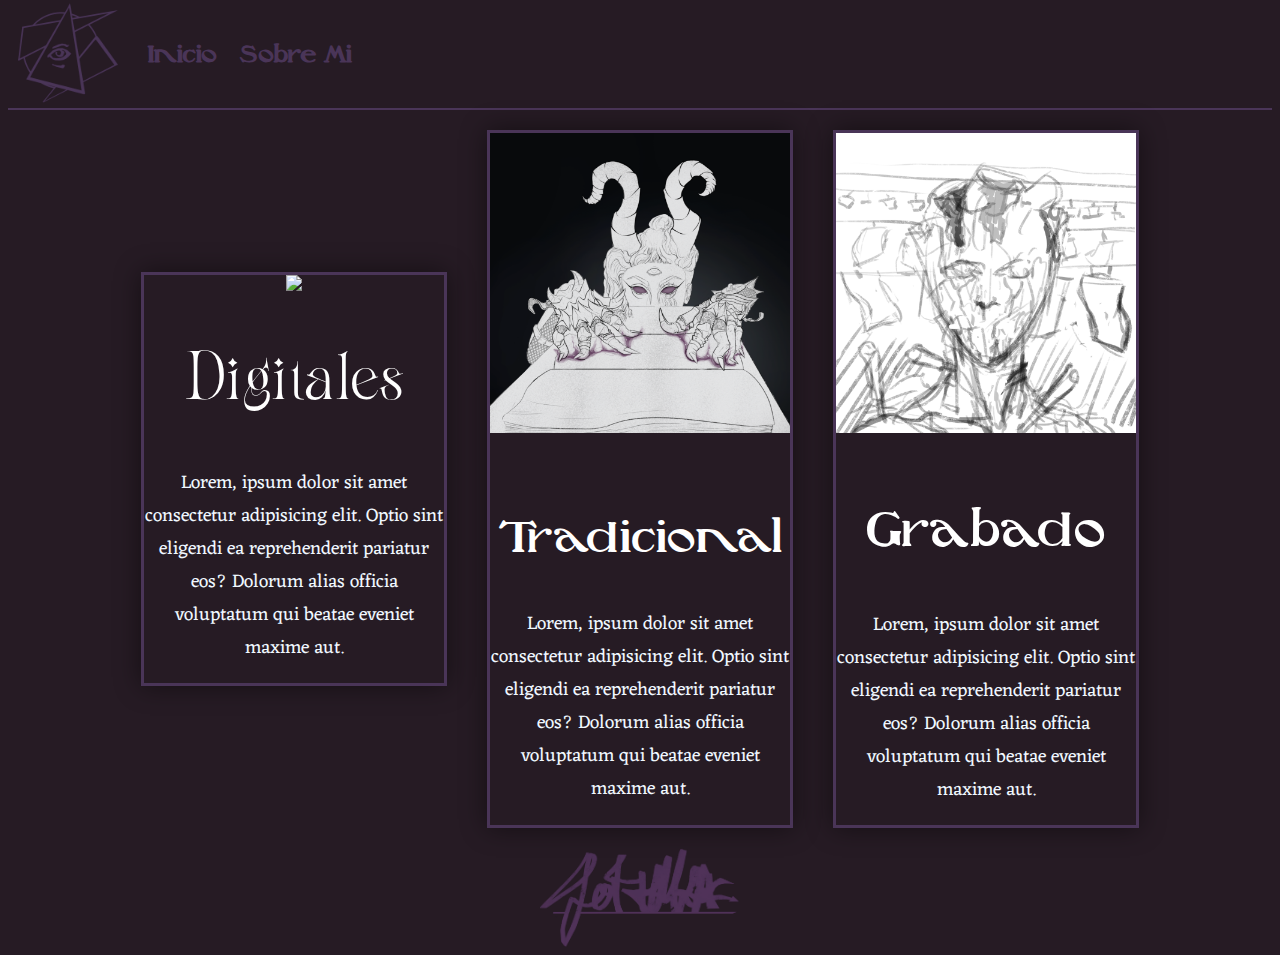
==== index.html @ abef0727 "Subi todo el contenido, HTML, imgs y Fonts" ====
<!DOCTYPE html>
<html lang="es">
<head>
    <meta charset="UTF-8">
    <meta name="viewport" content="width=device-width, initial-scale=1.0">
    <title>BlutGovel</title>
    <link rel="icon" href="img/inicio/1ee.png" type="image/png">
    <link rel="stylesheet" href="styles.css">
</head>
<body>
    <header> 
        <div class="logo"><img src="img/inicio/1e.png">
        </div>
        <nav>
        <a href="index.html" class="link">
            <h2>Inicio</h2></a>
        <a href="Sobre mi.html" class="link">
            <h2>Sobre Mi</h2>
        </a>
        </nav>
    </header>
<div class="card_centrar">
    <div class="card digitales">
        <img class="card_digitales_img" src="img/inicio/Icono Dibujos digitales.png">
        <h2 class="card_digitales_titulo">Digitales</h2>
        <h3 class="card_digitales_desc">Lorem, ipsum dolor sit amet consectetur adipisicing elit. Optio sint eligendi ea reprehenderit pariatur eos? Dolorum alias officia voluptatum qui beatae eveniet maxime aut.</h3>
    </div>
    <div class="card tradicional">
        <img class="card_tradicional_img" src="img/inicio/Dibujos tradicional icono-Recuperado-Recuperado.png">
        <h2 class="card_tradicional_titulo">Tradicional</h2>
        <h3 class="card_tradicional_desc">Lorem, ipsum dolor sit amet consectetur adipisicing elit. Optio sint eligendi ea reprehenderit pariatur eos? Dolorum alias officia voluptatum qui beatae eveniet maxime aut.</h3>
    </div>
    <div class="card grabado">
        <img class="card_grabado_img" src="img/inicio/Tallados y hojas.png">
        <h2 class="card_grabado_titulo">Grabado</h2>
        <h3 class="card_grabado_desc">Lorem, ipsum dolor sit amet consectetur adipisicing elit. Optio sint eligendi ea reprehenderit pariatur eos? Dolorum alias officia voluptatum qui beatae eveniet maxime aut.</h3>
    </div>
</div>
    <div>
        <footer class="pie-pag">
            <img class="pie-pag-img"src="img/Firma_demo.png">
        </footer>
    </div>
</div>


</body>
</html>
---- styles.css ----
header{
    display: flex;
    height: 100px;
    border-bottom: 2px solid #4a3558;
    justify-content:left;
    align-items:center;
    padding-right: 10px;
    padding-left: 10px;
}
.logo{
    display: flex;
}
.logo img{
    margin-right: 30px;
    height: 100px;    
    margin-bottom: 10px;
}
nav a{
    display:inline-flex;
    padding-right: 20px;
}
nav a:hover{
    color: #c36aff;
    transition: 1s;
}
a{
    text-decoration: none;
    font-family: Fear_bold ;
    color: #4a3558;   
}
body { 
    background-color: #261b24;
}
.card_centrar{
    align-items:center;
    justify-content:center;
    display: flex;
}
.card{
    display:inline-block;
    justify-content: center;
    box-shadow: 0px 0px 25px #0007;
    width: 300px;
    margin: 20px;
    border: 3px solid #4a3558;
}
.digitales{
    background: linear-gradient(rgba(2, 255, 74, 0), rgba(243, 243, 243, 0));
    text-align: center;
    width: 300px;
}
.card_digitales_titulo{
    font-family: Future;
    font-size: 60px;
    color: rgb(255, 255, 255);
}
.card_digitales_desc{
    font-family: Fear2;
    font-size: 13;
    color: aliceblue;
    font-weight: 100;
}
.card_digitales_img{
    width: 300px;
}

.tradicional{
    background: linear-gradient(rgba(255, 0, 191, 0), rgba(243, 243, 243, 0));
    text-align: center;
    width: 300px;
}
.card_tradicional_titulo{
    font-family: Fear;
    font-size: 45px;
    color: rgb(255, 255, 255);
    margin-top: 80px;
}
.card_tradicional_desc{
    font-family: Fear2;
    font-size: 13;
    color: aliceblue;
    font-weight: 100;
}
.card_tradicional_img{
    width: 300px;
}


.grabado{
    background: linear-gradient(rgba(133, 64, 4, 0), rgba(243, 243, 243, 0));
    text-align: center;
    width: 300px;

}
.card_grabado_titulo{
    font-family: Fear;
    font-size: 50px;
    color: rgb(255, 255, 255);
    margin-top: 70px;
}
.card_grabado_desc{
    font-family: Fear2;
    font-size: 13;
    color: aliceblue;
    font-weight: 100;
}
.card_grabado_img{
    width: 300px;
}

.pie-pag{
    justify-content:center;
    align-items:center;
    display: flex;
}
.pie-pag-img{
    width: 200px;
}

@font-face {
    font-family: 'Fear';
    src:url(fonts/OzsWizard-Scarecrow.ttf);
    font-weight:  900;
}
@font-face{
    font-family: 'Fear_bold';
    src: url(fonts/OzsWizard-Scarecrow.ttf);
    font-weight: 100;
}
@font-face{
    font-family: 'Fear2';
    src:url(fonts/Eczar-VariableFont_wght.ttf);
    font-weight: 100;
    font-style:normal;

}
@font-face{
    font-family: 'Future';
    src:url(fonts/FashionWacks-Regular.ttf);
    font-weight: 900;
    font-style:normal;
}
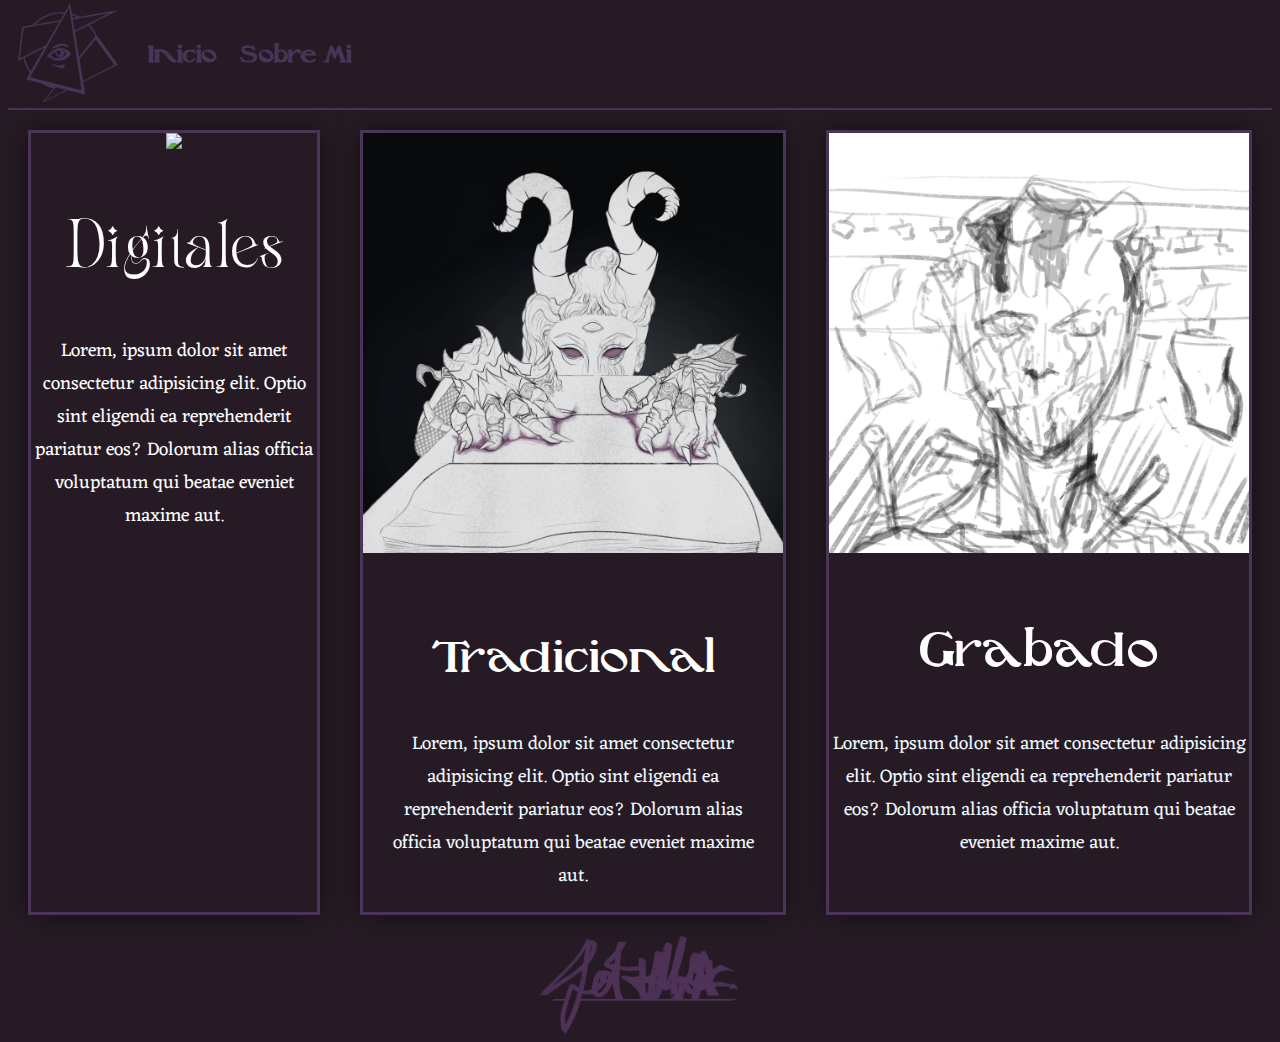
==== commit 720f7157: "Agrege compatibilidad para telefono" ====
--- a/index.html
+++ b/index.html
@@ -41,8 +41,5 @@
             <img class="pie-pag-img"src="img/Firma_demo.png">
         </footer>
     </div>
-</div>
-
-
 </body>
 </html>--- a/styles.css
+++ b/styles.css
@@ -1,4 +1,6 @@
-
+html {
+    scroll-behavior: smooth;
+}
 header{
     display: flex;
     height: 100px;
@@ -33,64 +35,101 @@
     background-color: #261b24;
 }
 .card_centrar{
-    align-items:center;
+    flex-direction: row;
     justify-content:center;
     display: flex;
+    width: 100%;
 }
+
+@media (max-width: 1000px){
+    .card_centrar{
+        flex-direction: column;
+        align-items: center;
+    }
+
+    header{
+        justify-content:center;
+    }
+}
+
+@media (max-width: 391px){
+    nav {
+        display: flex;
+        flex-direction: row;
+    }
+    nav a{
+        font-size: 13px;
+    }
+    .logo img{
+        width: 90px;
+        height: 90px;
+    }
+    .logo{
+        width: 35%;
+    }
+    header {
+        height: 85px;
+    }
+}
+
 .card{
     display:inline-block;
     justify-content: center;
     box-shadow: 0px 0px 25px #0007;
-    width: 300px;
+    width: auto;
     margin: 20px;
     border: 3px solid #4a3558;
 }
 .digitales{
-    background: linear-gradient(rgba(2, 255, 74, 0), rgba(243, 243, 243, 0));
+    background: linear-gradient(rgba(82, 190, 113, 0), rgba(243, 243, 243, 0));
     text-align: center;
-    width: 300px;
+    width: auto;
 }
 .card_digitales_titulo{
     font-family: Future;
     font-size: 60px;
     color: rgb(255, 255, 255);
+    margin-top: 60px;
 }
 .card_digitales_desc{
     font-family: Fear2;
     font-size: 13;
-    color: aliceblue;
+    color: rgb(255, 255, 255);
     font-weight: 100;
 }
 .card_digitales_img{
-    width: 300px;
+    width: 100%;
 }
 
 .tradicional{
     background: linear-gradient(rgba(255, 0, 191, 0), rgba(243, 243, 243, 0));
     text-align: center;
-    width: 300px;
+    width: auto;
 }
 .card_tradicional_titulo{
     font-family: Fear;
     font-size: 45px;
     color: rgb(255, 255, 255);
     margin-top: 80px;
+    
 }
 .card_tradicional_desc{
     font-family: Fear2;
     font-size: 13;
     color: aliceblue;
     font-weight: 100;
+    margin-left: 5%;
+    margin-right: 5%;
 }
 .card_tradicional_img{
-    width: 300px;
+    width: 100%;
 }
 
 
 .grabado{
     background: linear-gradient(rgba(133, 64, 4, 0), rgba(243, 243, 243, 0));
     text-align: center;
-    width: 300px;
+    width: auto;
 
 }
 .card_grabado_titulo{
@@ -106,7 +145,7 @@
     font-weight: 100;
 }
 .card_grabado_img{
-    width: 300px;
+    width: 100%;
 }
 
 .pie-pag{
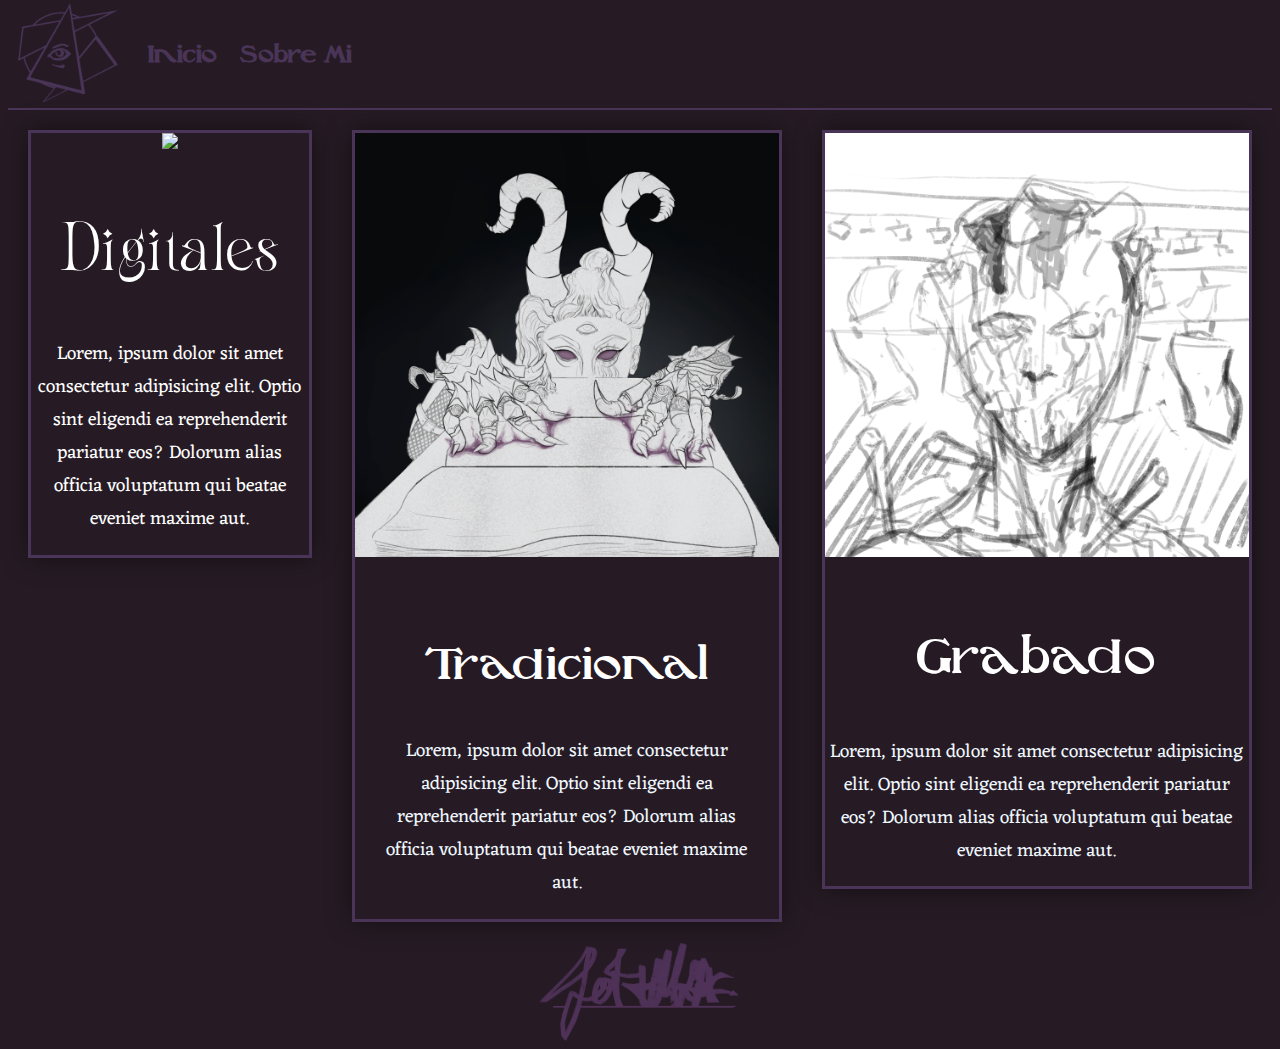
==== commit 12138a8e: "Agrege los vinculos del inicio" ====
--- a/index.html
+++ b/index.html
@@ -20,21 +20,27 @@
         </nav>
     </header>
 <div class="card_centrar">
+    <a href="Digitales.html">
     <div class="card digitales">
         <img class="card_digitales_img" src="img/inicio/Icono Dibujos digitales.png">
         <h2 class="card_digitales_titulo">Digitales</h2>
         <h3 class="card_digitales_desc">Lorem, ipsum dolor sit amet consectetur adipisicing elit. Optio sint eligendi ea reprehenderit pariatur eos? Dolorum alias officia voluptatum qui beatae eveniet maxime aut.</h3>
     </div>
+    </a>
+    <a href="Tradicional.html">
     <div class="card tradicional">
         <img class="card_tradicional_img" src="img/inicio/Dibujos tradicional icono-Recuperado-Recuperado.png">
         <h2 class="card_tradicional_titulo">Tradicional</h2>
         <h3 class="card_tradicional_desc">Lorem, ipsum dolor sit amet consectetur adipisicing elit. Optio sint eligendi ea reprehenderit pariatur eos? Dolorum alias officia voluptatum qui beatae eveniet maxime aut.</h3>
     </div>
+    </a>
+    <a href="Grabado.html">
     <div class="card grabado">
         <img class="card_grabado_img" src="img/inicio/Tallados y hojas.png">
         <h2 class="card_grabado_titulo">Grabado</h2>
         <h3 class="card_grabado_desc">Lorem, ipsum dolor sit amet consectetur adipisicing elit. Optio sint eligendi ea reprehenderit pariatur eos? Dolorum alias officia voluptatum qui beatae eveniet maxime aut.</h3>
     </div>
+    </a>
 </div>
     <div>
         <footer class="pie-pag">
--- a/styles.css
+++ b/styles.css
@@ -157,6 +157,7 @@
     width: 200px;
 }
 
+
 @font-face {
     font-family: 'Fear';
     src:url(fonts/OzsWizard-Scarecrow.ttf);
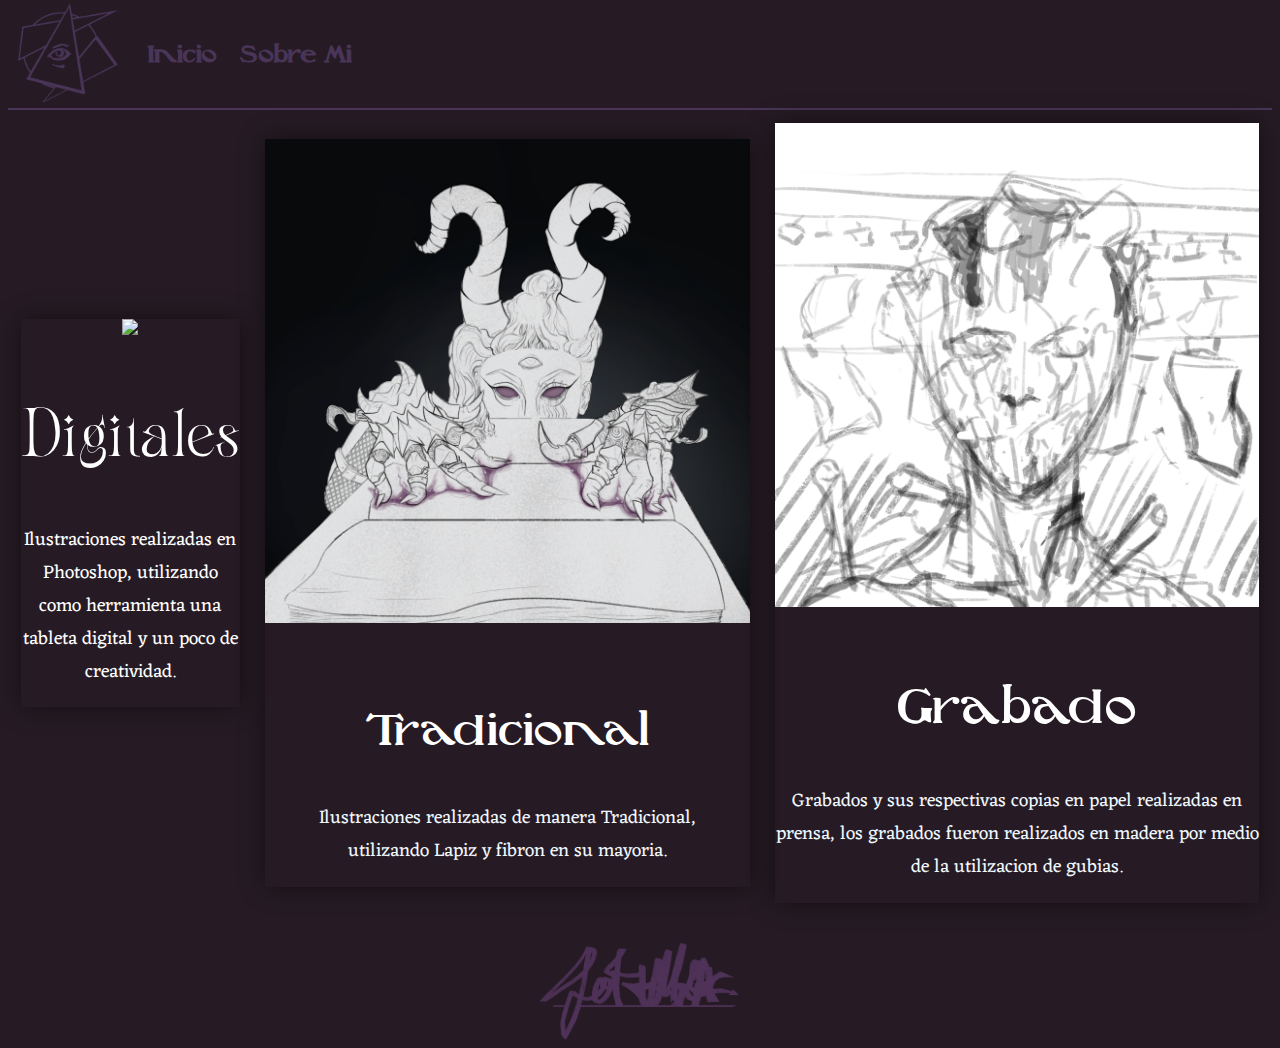
==== commit 809aaabe: "modificacion de nombres, logos, colores, etc" ====
--- a/index.html
+++ b/index.html
@@ -3,7 +3,7 @@
 <head>
     <meta charset="UTF-8">
     <meta name="viewport" content="width=device-width, initial-scale=1.0">
-    <title>BlutGovel</title>
+    <title>Dusk’s Eye</title>
     <link rel="icon" href="img/inicio/1ee.png" type="image/png">
     <link rel="stylesheet" href="styles.css">
 </head>
@@ -24,21 +24,21 @@
     <div class="card digitales">
         <img class="card_digitales_img" src="img/inicio/Icono Dibujos digitales.png">
         <h2 class="card_digitales_titulo">Digitales</h2>
-        <h3 class="card_digitales_desc">Lorem, ipsum dolor sit amet consectetur adipisicing elit. Optio sint eligendi ea reprehenderit pariatur eos? Dolorum alias officia voluptatum qui beatae eveniet maxime aut.</h3>
+        <h3 class="card_digitales_desc">Ilustraciones realizadas en Photoshop, utilizando como herramienta una tableta digital y un poco de creatividad.</h3>
     </div>
     </a>
     <a href="Tradicional.html">
     <div class="card tradicional">
         <img class="card_tradicional_img" src="img/inicio/Dibujos tradicional icono-Recuperado-Recuperado.png">
         <h2 class="card_tradicional_titulo">Tradicional</h2>
-        <h3 class="card_tradicional_desc">Lorem, ipsum dolor sit amet consectetur adipisicing elit. Optio sint eligendi ea reprehenderit pariatur eos? Dolorum alias officia voluptatum qui beatae eveniet maxime aut.</h3>
+        <h3 class="card_tradicional_desc">Ilustraciones realizadas de manera Tradicional, utilizando Lapiz y fibron en su mayoria.</h3>
     </div>
     </a>
     <a href="Grabado.html">
     <div class="card grabado">
         <img class="card_grabado_img" src="img/inicio/Tallados y hojas.png">
         <h2 class="card_grabado_titulo">Grabado</h2>
-        <h3 class="card_grabado_desc">Lorem, ipsum dolor sit amet consectetur adipisicing elit. Optio sint eligendi ea reprehenderit pariatur eos? Dolorum alias officia voluptatum qui beatae eveniet maxime aut.</h3>
+        <h3 class="card_grabado_desc">Grabados y sus respectivas copias en papel realizadas en prensa, los grabados fueron realizados en madera por medio de la utilizacion de gubias.</h3>
     </div>
     </a>
 </div>
--- a/styles.css
+++ b/styles.css
@@ -30,15 +30,37 @@
     text-decoration: none;
     font-family: Fear_bold ;
     color: #4a3558;   
+    cursor: url(img/ad2.png), auto;
 }
 body { 
     background-color: #261b24;
+    cursor: url(img/ad.png), auto;
 }
 .card_centrar{
+    display: flex;
     flex-direction: row;
     justify-content:center;
-    display: flex;
-    width: 100%;
+    align-items: center;
+    width: 100%;
+}
+@media (max-width: 1900) and (min-width: 1100) {
+    .card{
+        max-width: 80%;
+    }
+
+    header{
+        justify-content:center;
+    }
+}
+
+@media (max-width: 1100) and (min-width:1001) {
+    .card{
+        max-width: 80%;
+    }
+
+    header{
+        justify-content:center;
+    }
 }
 
 @media (max-width: 1000px){
@@ -46,6 +68,9 @@
         flex-direction: column;
         align-items: center;
     }
+    .card{
+        max-width: 900px;
+    }
 
     header{
         justify-content:center;
@@ -77,13 +102,23 @@
     justify-content: center;
     box-shadow: 0px 0px 25px #0007;
     width: auto;
-    margin: 20px;
-    border: 3px solid #4a3558;
-}
+    margin: 1vw;
+    transition: transform 2s;
+}
+.card:hover {
+    transform:  scale(1.01);
+}
+
 .digitales{
-    background: linear-gradient(rgba(82, 190, 113, 0), rgba(243, 243, 243, 0));
+    background: linear-gradient(rgba(162, 255, 108, 0), rgba(103, 184, 184, 0));
     text-align: center;
     width: auto;
+    transition: background 1s, box-shadow 1s, transform 1s;
+}
+.digitales:hover{
+    background: rgba(107, 241, 74, 0);
+    box-shadow: 0 0 10px rgba(255, 255, 255, 0.753);
+    transform:  scale(1.03);
 }
 .card_digitales_titulo{
     font-family: Future;
@@ -102,9 +137,15 @@
 }
 
 .tradicional{
-    background: linear-gradient(rgba(255, 0, 191, 0), rgba(243, 243, 243, 0));
+    background: rgba(102, 41, 99, 0);
     text-align: center;
     width: auto;
+    transition: background 1s, box-shadow 1s, transform 1s;
+}
+.tradicional:hover{
+    background: rgba(102, 41, 99, 0);
+    box-shadow: 0 0 10px rgba(255, 255, 255, 0.856);
+    transform:  scale(1.03);
 }
 .card_tradicional_titulo{
     font-family: Fear;
@@ -127,10 +168,15 @@
 
 
 .grabado{
-    background: linear-gradient(rgba(133, 64, 4, 0), rgba(243, 243, 243, 0));
+    background: rgba(0, 0, 0, 0);
     text-align: center;
     width: auto;
-
+    transition: background 1s, box-shadow 1s, transform 1s;
+}
+.grabado:hover{
+    background: rgba(184, 207, 51, 0);
+    box-shadow: 0 0 20px rgba(255, 255, 255, 0.664);
+    transform:  scale(1.03);
 }
 .card_grabado_titulo{
     font-family: Fear;
@@ -149,6 +195,7 @@
 }
 
 .pie-pag{
+    margin-top: 2vw;
     justify-content:center;
     align-items:center;
     display: flex;
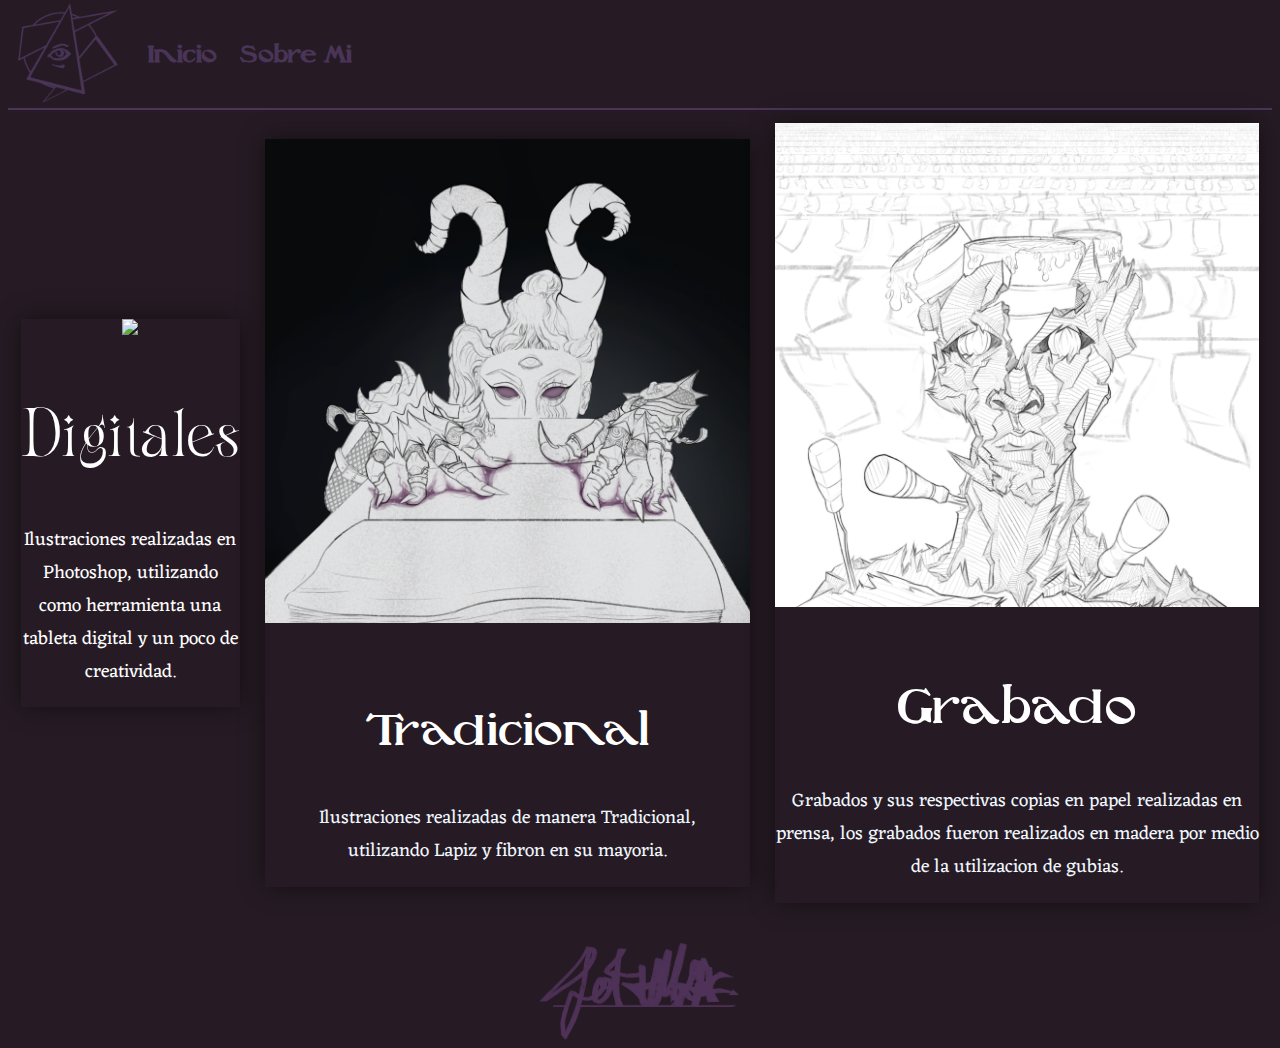
==== commit 6fd0d825: "actualize un dibujo" ====
--- a/index.html
+++ b/index.html
@@ -36,7 +36,7 @@
     </a>
     <a href="Grabado.html">
     <div class="card grabado">
-        <img class="card_grabado_img" src="img/inicio/Tallados y hojas.png">
+        <img class="card_grabado_img" src="img/inicio/Tallados y hojas-Recuperado.png">
         <h2 class="card_grabado_titulo">Grabado</h2>
         <h3 class="card_grabado_desc">Grabados y sus respectivas copias en papel realizadas en prensa, los grabados fueron realizados en madera por medio de la utilizacion de gubias.</h3>
     </div>
